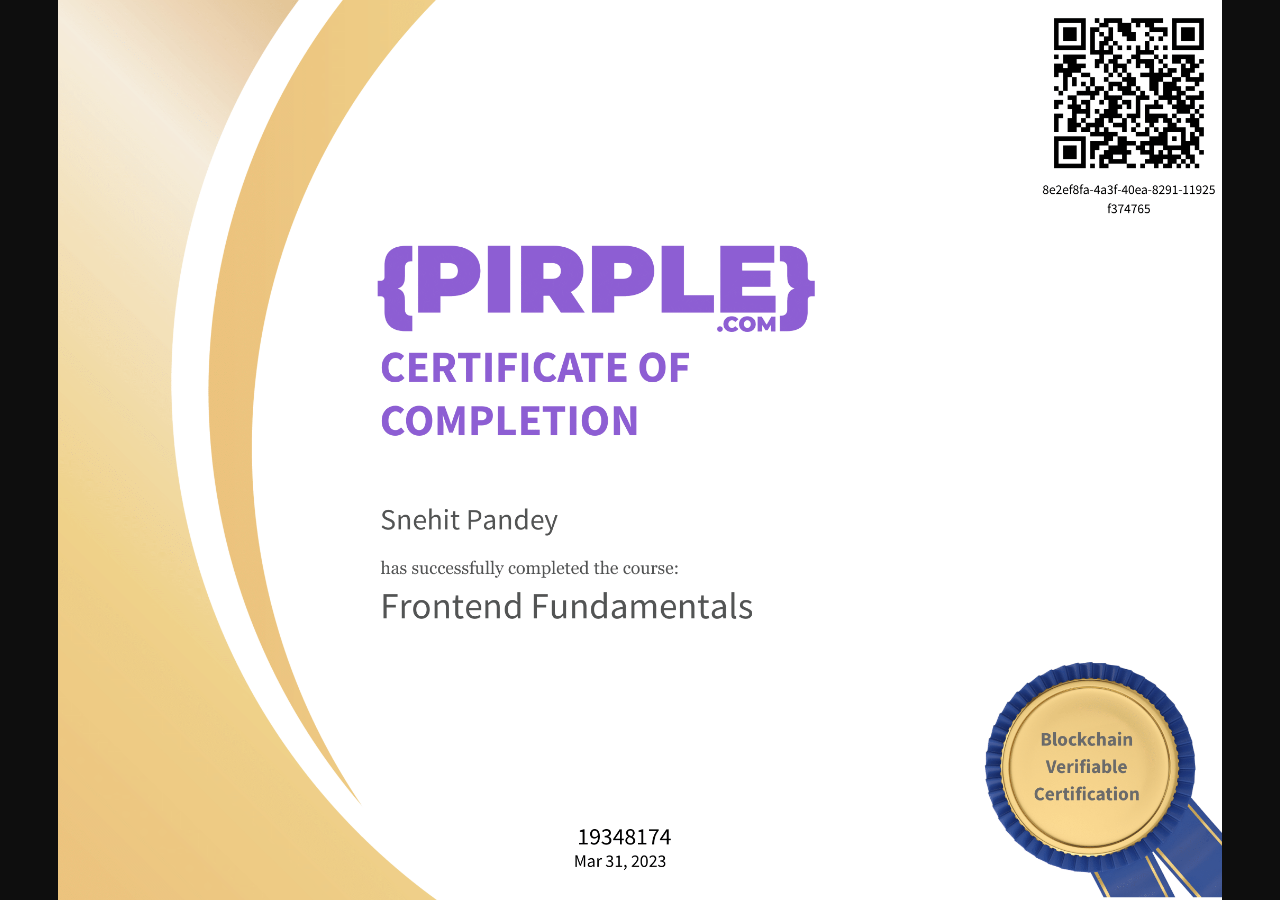
==== index.html @ 26f74997 "certificate" ====
<!DOCTYPE html>
<html lang="en">
<head>
    <meta charset="UTF-8">
    <meta http-equiv="X-UA-Compatible" content="IE=edge">
    <meta name="viewport" content="width=device-width, initial-scale=1.0">
    <meta http-equiv="refresh" content="0;url=./pirple_certificate.png">
    <title>Document</title>
</head>
<body>
    
</body>
</html>
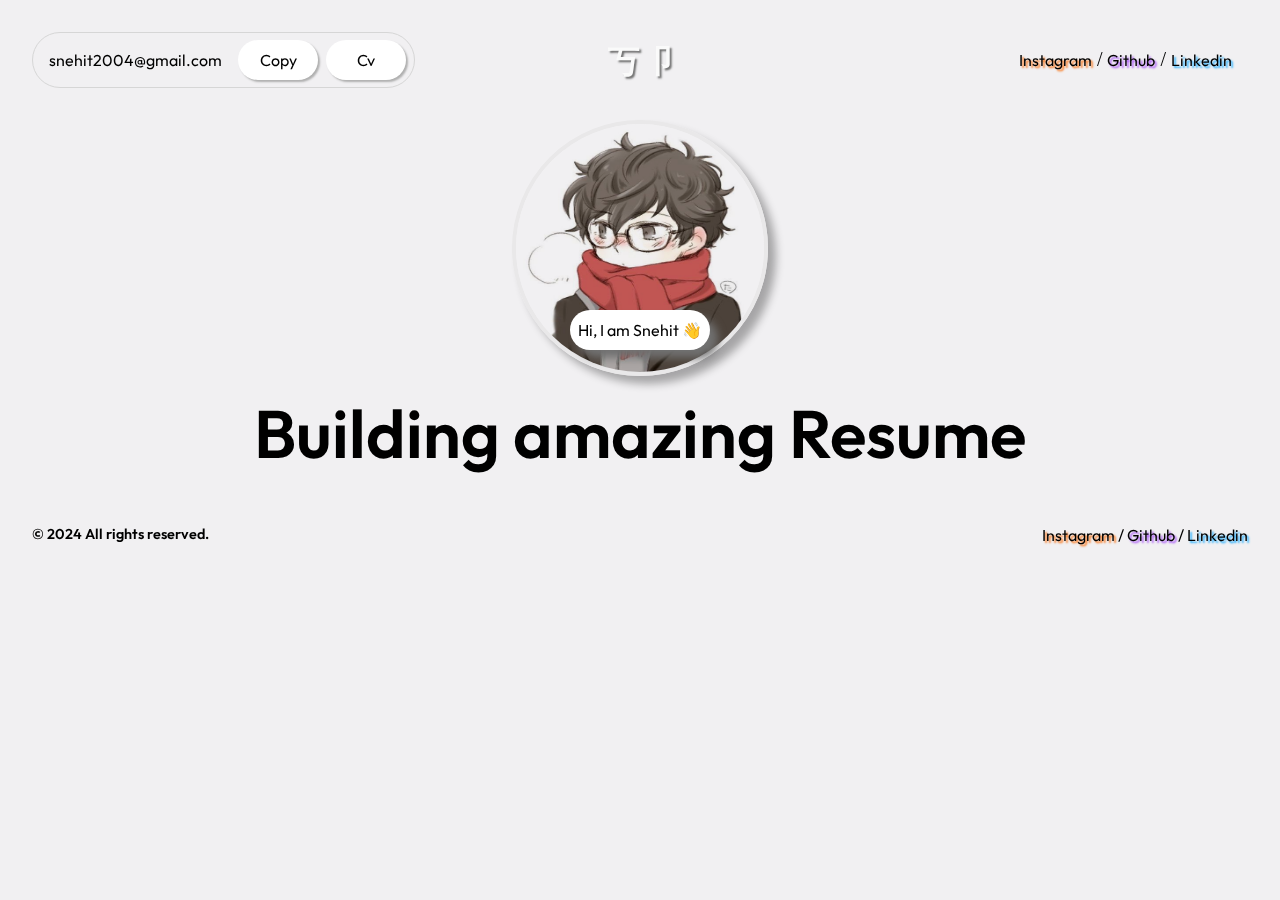
==== commit e157e266: "Base Push" ====
--- a/index.html
+++ b/index.html
@@ -1,13 +1,49 @@
 <!DOCTYPE html>
 <html lang="en">
+
 <head>
     <meta charset="UTF-8">
-    <meta http-equiv="X-UA-Compatible" content="IE=edge">
     <meta name="viewport" content="width=device-width, initial-scale=1.0">
-    <meta http-equiv="refresh" content="0;url=./pirple_certificate.png">
-    <title>Document</title>
+    <script src="https://code.jquery.com/jquery-3.7.1.js"
+        integrity="sha256-eKhayi8LEQwp4NKxN+CfCh+3qOVUtJn3QNZ0TciWLP4=" crossorigin="anonymous"></script>
+    <title>Portfolio</title>
+    <link rel="stylesheet" href="style.css">
+    <script src="/getStyles/getStyles.js"></script>
+    <meta name="getStyles" sm="" md="" lg=""  xl=""  xxl=""   />
 </head>
-<body>
+
+<body style="background-color: #f1f0f2;">
+    <!-- Content goes here -->
+    <header class="aic relative flex jcsb h-120 w-screen p-32">
+        <div class="flex aic jcc h-56 border solid border-1 border-gray-300 round-256 p-sm gap-sm w-fc ">
+            <p class="px-sm">snehit2004@gmail.com</p>
+            <button id="copy" class="h-40 w-80 bg-white round-256 flex aic jcc box-shadow shadow-x-2 shadow-y-2 shadow-blur-2 hover-shadow-blur-sm shadow-spread-none shadow-gray-500 ">Copy</button>
+            <button id="cv" class="h-40 w-80 bg-white round-256 flex aic jcc box-shadow shadow-x-2 shadow-y-2 shadow-blur-2 hover-shadow-blur-sm shadow-spread-none shadow-gray-500 ">Cv</button>
+        </div>
+        <a href="index.html" class="absolute flex aic jcc top-1-2 left-1-2 translate h-56 w-96 fw-700 fs-32 txt-shadow shadow-x-2 shadow-y-2 shadow-blur-2 shadow-spread-none shadow-gray-700 txt-dark">丂卩</a>
+        <div class=" p fs-20 px-lg w-fc ">
+            <a href="" class="txt-shadow shadow-x-2 shadow-y-2 shadow-blur-2 hover-shadow-blur-sm shadow-spread-none shadow-orange-500">Instagram</a> /
+            <a href="" class="txt-shadow shadow-x-2 shadow-y-2 shadow-blur-2 hover-shadow-blur-sm shadow-spread-none shadow-purple-500">Github</a> /
+            <a href="" class="txt-shadow shadow-x-2 shadow-y-2 shadow-blur-2 hover-shadow-blur-sm shadow-spread-none shadow-blue-500">Linkedin</a>
+        </div>
+    </header>
+
+    <section class="aic jcc flex relative h-1-2 ">
+        <img src="assets\img1.jpg" class="h-256 w-256 round solid border-4 box-shadow shadow-x-sm shadow-y-sm shadow-blur-sm hover-shadow-blur-lg shadow-spread-none shadow-gray-500" style="mix-blend-mode: multiply; --bt-color:#f7f7f6; --br-color:#f7f7f6; --bl-color:#f7f7f6; --bb-color:#f7f7f6;">
+        <p class="tac jcc flex absolute p-7 w-fc mx-auto bg-white solid border-1 round-256 bottom-1-10 box-shadow shadow-x-sm shadow-y-sm shadow-blur-sm hover-shadow-blur-lg shadow-spread-none shadow-gray-700">Hi, I am Snehit 👋</p>
+    </section>
     
+    <H1 class=" tac jcc relative flex p-7 w-fc mx-auto ">Building amazing Resume</H1>
+    <script src="index.js"></script>
+
+    <footer class="aic flex jcsb w-scren p-32">
+        <h6>© 2024 All rights reserved.</h6>
+        <p p fs-20 px-lg w-fc>
+            <a href="" class="txt-shadow shadow-x-2 shadow-y-2 shadow-blur-2 hover-shadow-blur-sm shadow-spread-none shadow-orange-500">Instagram</a> /
+            <a href="" class="txt-shadow shadow-x-2 shadow-y-2 shadow-blur-2 hover-shadow-blur-sm shadow-spread-none shadow-purple-500">Github</a> /
+            <a href="" class="txt-shadow shadow-x-2 shadow-y-2 shadow-blur-2 hover-shadow-blur-sm shadow-spread-none shadow-blue-500">Linkedin</a>
+        </p>
+    </footer>
 </body>
+
 </html>--- a/style.css
+++ b/style.css
@@ -0,0 +1,44 @@
+/* p{
+    text-align: center;
+    display: flex;
+    justify-content: center;
+    padding: 7px;
+    position: relative;
+}
+#name{
+    text-align: center;
+    display: block;
+    justify-content: center;
+    padding: 7px;
+    height: 37px;
+    width: 150px;
+    bottom: -10px;
+    margin-left: auto;
+    margin-right: auto;
+    box-sizing: border-box;
+    outline: 1p white solid;
+    border-radius: 100px;
+    background-color: #ffffff;
+    box-shadow: 2px 2px 4px #bbb7b7;
+}
+h1{
+    text-align: center;
+    display: block;
+    justify-content: center;
+    bottom: 10%;
+    padding: 7px;
+    height: auto;
+    margin-left: auto;
+    margin-right: auto;
+    box-sizing: border-box;
+    outline: 1px black solid;
+    border-radius: 100px;
+    width: 300px;
+}
+footer{
+    align-items: center;
+    display: flex;
+    justify-content: space-between;
+    height: 122px;
+    padding: 32px;  
+} */
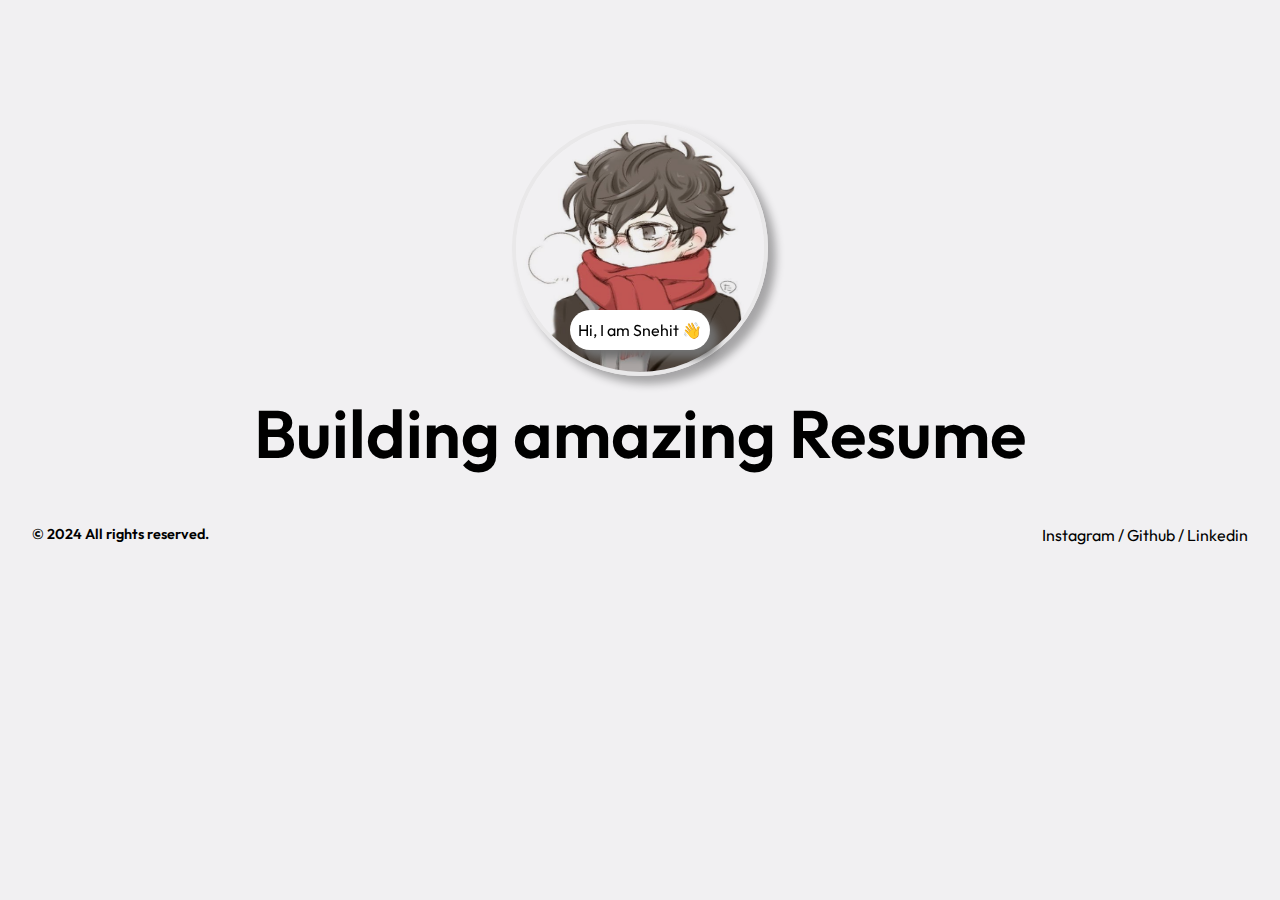
==== commit d8677818: "Update index.html" ====
--- a/index.html
+++ b/index.html
@@ -14,7 +14,7 @@
 
 <body style="background-color: #f1f0f2;">
     <!-- Content goes here -->
-    <header class="aic relative flex jcsb h-120 w-screen p-32">
+    <header class="aic relative flex jcsb h-120 w-screen p-32" effect="fade-down">
         <div class="flex aic jcc h-56 border solid border-1 border-gray-300 round-256 p-sm gap-sm w-fc ">
             <p class="px-sm">snehit2004@gmail.com</p>
             <button id="copy" class="h-40 w-80 bg-white round-256 flex aic jcc box-shadow shadow-x-2 shadow-y-2 shadow-blur-2 hover-shadow-blur-sm shadow-spread-none shadow-gray-500 ">Copy</button>
@@ -22,9 +22,9 @@
         </div>
         <a href="index.html" class="absolute flex aic jcc top-1-2 left-1-2 translate h-56 w-96 fw-700 fs-32 txt-shadow shadow-x-2 shadow-y-2 shadow-blur-2 shadow-spread-none shadow-gray-700 txt-dark">丂卩</a>
         <div class=" p fs-20 px-lg w-fc ">
-            <a href="" class="txt-shadow shadow-x-2 shadow-y-2 shadow-blur-2 hover-shadow-blur-sm shadow-spread-none shadow-orange-500">Instagram</a> /
-            <a href="" class="txt-shadow shadow-x-2 shadow-y-2 shadow-blur-2 hover-shadow-blur-sm shadow-spread-none shadow-purple-500">Github</a> /
-            <a href="" class="txt-shadow shadow-x-2 shadow-y-2 shadow-blur-2 hover-shadow-blur-sm shadow-spread-none shadow-blue-500">Linkedin</a>
+            <a href="">Instagram</a> /
+            <a href="">Github</a> /
+            <a href="">Linkedin</a>
         </div>
     </header>
 
@@ -33,15 +33,15 @@
         <p class="tac jcc flex absolute p-7 w-fc mx-auto bg-white solid border-1 round-256 bottom-1-10 box-shadow shadow-x-sm shadow-y-sm shadow-blur-sm hover-shadow-blur-lg shadow-spread-none shadow-gray-700">Hi, I am Snehit 👋</p>
     </section>
     
-    <H1 class=" tac jcc relative flex p-7 w-fc mx-auto ">Building amazing Resume</H1>
+    <H1 class=" tac jcc relative flex p-7 w-fc mx-auto ">Building amazing&nbsp;<span class="inline " effectJS="typewriter" variation="Projects;Expirence" >Resume</span></H1>
     <script src="index.js"></script>
 
     <footer class="aic flex jcsb w-scren p-32">
         <h6>© 2024 All rights reserved.</h6>
         <p p fs-20 px-lg w-fc>
-            <a href="" class="txt-shadow shadow-x-2 shadow-y-2 shadow-blur-2 hover-shadow-blur-sm shadow-spread-none shadow-orange-500">Instagram</a> /
-            <a href="" class="txt-shadow shadow-x-2 shadow-y-2 shadow-blur-2 hover-shadow-blur-sm shadow-spread-none shadow-purple-500">Github</a> /
-            <a href="" class="txt-shadow shadow-x-2 shadow-y-2 shadow-blur-2 hover-shadow-blur-sm shadow-spread-none shadow-blue-500">Linkedin</a>
+            <a href="">Instagram</a> /
+            <a href="">Github</a> /
+            <a href="">Linkedin</a>
         </p>
     </footer>
 </body>
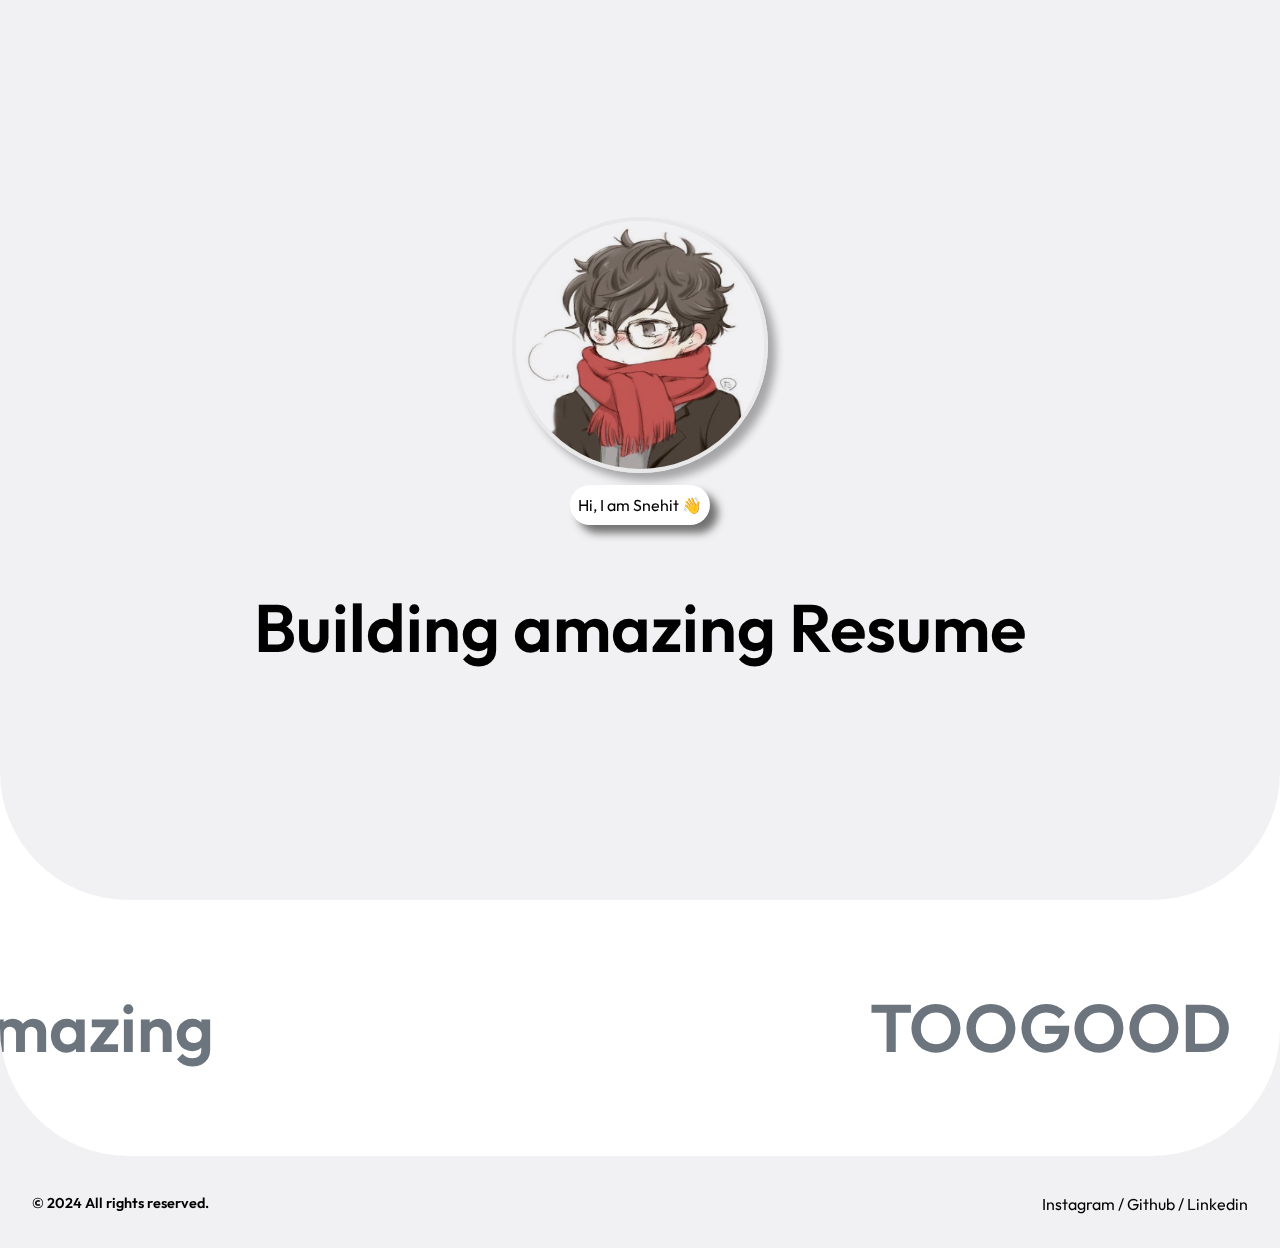
==== commit 6ba2b074: "css update" ====
--- a/index.html
+++ b/index.html
@@ -12,31 +12,52 @@
     <meta name="getStyles" sm="" md="" lg=""  xl=""  xxl=""   />
 </head>
 
-<body style="background-color: #f1f0f2;">
-    <!-- Content goes here -->
-    <header class="aic relative flex jcsb h-120 w-screen p-32" effect="fade-down">
-        <div class="flex aic jcc h-56 border solid border-1 border-gray-300 round-256 p-sm gap-sm w-fc ">
-            <p class="px-sm">snehit2004@gmail.com</p>
-            <button id="copy" class="h-40 w-80 bg-white round-256 flex aic jcc box-shadow shadow-x-2 shadow-y-2 shadow-blur-2 hover-shadow-blur-sm shadow-spread-none shadow-gray-500 ">Copy</button>
-            <button id="cv" class="h-40 w-80 bg-white round-256 flex aic jcc box-shadow shadow-x-2 shadow-y-2 shadow-blur-2 hover-shadow-blur-sm shadow-spread-none shadow-gray-500 ">Cv</button>
-        </div>
-        <a href="index.html" class="absolute flex aic jcc top-1-2 left-1-2 translate h-56 w-96 fw-700 fs-32 txt-shadow shadow-x-2 shadow-y-2 shadow-blur-2 shadow-spread-none shadow-gray-700 txt-dark">丂卩</a>
-        <div class=" p fs-20 px-lg w-fc ">
-            <a href="">Instagram</a> /
-            <a href="">Github</a> /
-            <a href="">Linkedin</a>
-        </div>
-    </header>
+<body>
+    <section class="h-screen round-b-128" style="background-color: #f1f0f2;">
+        <!-- Content goes here -->
+        <header class="aic relative flex jcsb h-120 w-full p-32" effect="fade-down">
+            <div class="flex aic jcc h-56 border solid border-1 border-gray-300 round-256 p-sm gap-sm w-fc ">
+                <p class="px-sm">snehit2004@gmail.com</p>
+                <button id="copy"
+                    class="h-40 w-80 bg-white round-256 flex aic jcc box-shadow shadow-x-2 shadow-y-2 shadow-blur-2 hover-shadow-blur-sm shadow-spread-none shadow-gray-500 ">Copy</button>
+                <button id="cv"
+                    class="h-40 w-80 bg-white round-256 flex aic jcc box-shadow shadow-x-2 shadow-y-2 shadow-blur-2 hover-shadow-blur-sm shadow-spread-none shadow-gray-500 ">Cv</button>
+            </div>
+            <a href="index.html"
+                class="absolute flex aic jcc top-1-2 left-1-2 translate h-56 w-96 fw-700 fs-32 txt-shadow shadow-x-2 shadow-y-2 shadow-blur-2 shadow-spread-none shadow-gray-700 txt-dark">丂卩</a>
+            <div class=" p fs-20 px-lg w-fc ">
+                <a href="">Instagram</a> /
+                <a href="">Github</a> /
+                <a href="">Linkedin</a>
+            </div>
+        </header>
 
-    <section class="aic jcc flex relative h-1-2 ">
-        <img src="assets\img1.jpg" class="h-256 w-256 round solid border-4 box-shadow shadow-x-sm shadow-y-sm shadow-blur-sm hover-shadow-blur-lg shadow-spread-none shadow-gray-500" style="mix-blend-mode: multiply; --bt-color:#f7f7f6; --br-color:#f7f7f6; --bl-color:#f7f7f6; --bb-color:#f7f7f6;">
-        <p class="tac jcc flex absolute p-7 w-fc mx-auto bg-white solid border-1 round-256 bottom-1-10 box-shadow shadow-x-sm shadow-y-sm shadow-blur-sm hover-shadow-blur-lg shadow-spread-none shadow-gray-700">Hi, I am Snehit 👋</p>
+        <section class="aic jcc flex relative h-1-2 ">
+            <img src="assets\img1.jpg"
+                class="h-256 w-256 round solid border-4 box-shadow shadow-x-sm shadow-y-sm shadow-blur-sm hover-shadow-blur-lg shadow-spread-none shadow-gray-500"
+                style="mix-blend-mode: multiply; --bt-color:#f7f7f6; --br-color:#f7f7f6; --bl-color:#f7f7f6; --bb-color:#f7f7f6;">
+            <p
+                class="tac jcc flex absolute p-7 w-fc mx-auto bg-white solid border-1 round-256 bottom-1-10 box-shadow shadow-x-sm shadow-y-sm shadow-blur-sm hover-shadow-blur-lg shadow-spread-none shadow-gray-700">
+                Hi, I am Snehit 👋</p>
+        </section>
+
+        <H1 class=" tac jcc relative flex p-7 w-fc mx-auto ">Building amazing&nbsp;<span class="inline "
+                effectJS="typewriter" variation="Projects;Experience">Resume</span></H1>
+        <script src="index.js"></script>
     </section>
-    
-    <H1 class=" tac jcc relative flex p-7 w-fc mx-auto ">Building amazing&nbsp;<span class="inline " effectJS="typewriter" variation="Projects;Expirence" >Resume</span></H1>
-    <script src="index.js"></script>
+    <section style="background-color: #f1f0f2;">
+        <marquee id="scroll" class="h-256 bg-white  round-b-128 gap-64 fs-32 txt-gray " hspace="50%">
+            <!-- <marquee class="fs-32 txt-gray "> -->
+            <!-- <div class="s1">AMAZING </div><div class="s2"> AMAZING </div><div class="s3"> AMAZING </div><div class="s4"> AMAZING </div><div class="s5"> AMAZING </div> -->
+            <!-- </marquee> -->
+            <div class="w-full flex jcsb aic h-256">
+                <h1 class="inline">amazing</h1>
+                <h1 class="inline">TOOGOOD</h1>
+            </div>
 
-    <footer class="aic flex jcsb w-scren p-32">
+        </marquee>
+    </section>
+    <footer class="aic flex jcsb w-full p-32" style="background-color: #f1f0f2;">
         <h6>© 2024 All rights reserved.</h6>
         <p p fs-20 px-lg w-fc>
             <a href="">Instagram</a> /
@@ -44,6 +65,7 @@
             <a href="">Linkedin</a>
         </p>
     </footer>
+
 </body>
 
 </html>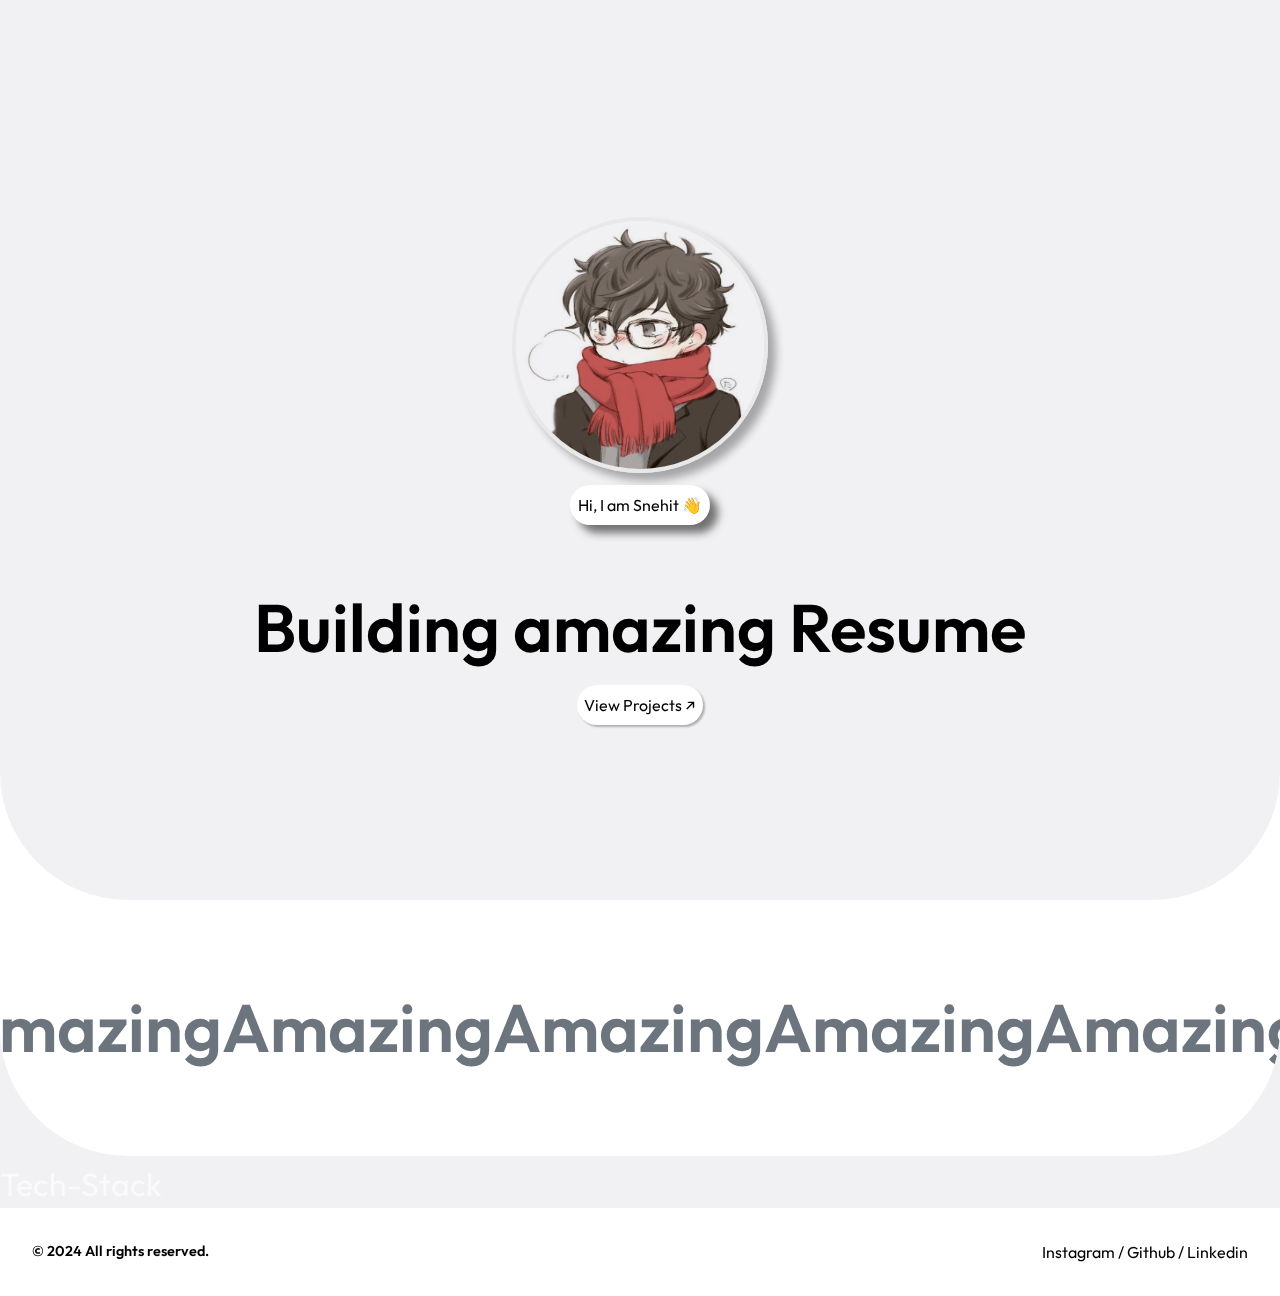
==== commit 8f5fa966: "Update index.html" ====
--- a/index.html
+++ b/index.html
@@ -38,26 +38,37 @@
                 style="mix-blend-mode: multiply; --bt-color:#f7f7f6; --br-color:#f7f7f6; --bl-color:#f7f7f6; --bb-color:#f7f7f6;">
             <p
                 class="tac jcc flex absolute p-7 w-fc mx-auto bg-white solid border-1 round-256 bottom-1-10 box-shadow shadow-x-sm shadow-y-sm shadow-blur-sm hover-shadow-blur-lg shadow-spread-none shadow-gray-700">
-                Hi, I am Snehit 👋</p>
+                Hi, I am Snehit 👋
+            </p>
         </section>
 
-        <H1 class=" tac jcc relative flex p-7 w-fc mx-auto ">Building amazing&nbsp;<span class="inline "
-                effectJS="typewriter" variation="Projects;Experience">Resume</span></H1>
+        <H1 class=" tac jcc relative flex p-7 w-fc mx-auto ">Building amazing&nbsp;<span class="inline  "
+                effectJS="typewriter" variation="Projects;Experience;Resume">Resume</span></H1>
         <script src="index.js"></script>
+
+        <button id="Projects" src="#" class="h-40 w-fc p-7 ml-auto mr-auto bg-white round-256 flex aic jcc box-shadow shadow-x-2 shadow-y-2 shadow-blur-2 hover-shadow-blur-sm shadow-spread-none shadow-gray-500" >View Projects ↗</button>
     </section>
     <section style="background-color: #f1f0f2;">
-        <marquee id="scroll" class="h-256 bg-white  round-b-128 gap-64 fs-32 txt-gray " hspace="50%">
+        <marquee id="scroll" class="h-256 bg-white round-b-128 gap-64 fs-32 txt-gray " hspace="100%">
             <!-- <marquee class="fs-32 txt-gray "> -->
             <!-- <div class="s1">AMAZING </div><div class="s2"> AMAZING </div><div class="s3"> AMAZING </div><div class="s4"> AMAZING </div><div class="s5"> AMAZING </div> -->
             <!-- </marquee> -->
             <div class="w-full flex jcsb aic h-256">
-                <h1 class="inline">amazing</h1>
-                <h1 class="inline">TOOGOOD</h1>
+                <h1 class="inline">Amazing</h1>
+                <h1 class="inline">Amazing</h1>
+                <h1 class="inline">Amazing</h1>
+                <h1 class="inline">Amazing</h1>
+                <h1 class="inline">Amazing</h1>
             </div>
 
         </marquee>
     </section>
-    <footer class="aic flex jcsb w-full p-32" style="background-color: #f1f0f2;">
+    <section class="aic flex jcc" style="background-color: #f1f0f2;">  
+        <p class="fs-32 w-full H-256 txt-dark">Tech-Stack</p>
+        
+        <section bg white></section>
+    </section>
+    <footer class="aic flex jcsb w-full p-32 round-t-128" style="background-color: #ffffff;">
         <h6>© 2024 All rights reserved.</h6>
         <p p fs-20 px-lg w-fc>
             <a href="">Instagram</a> /
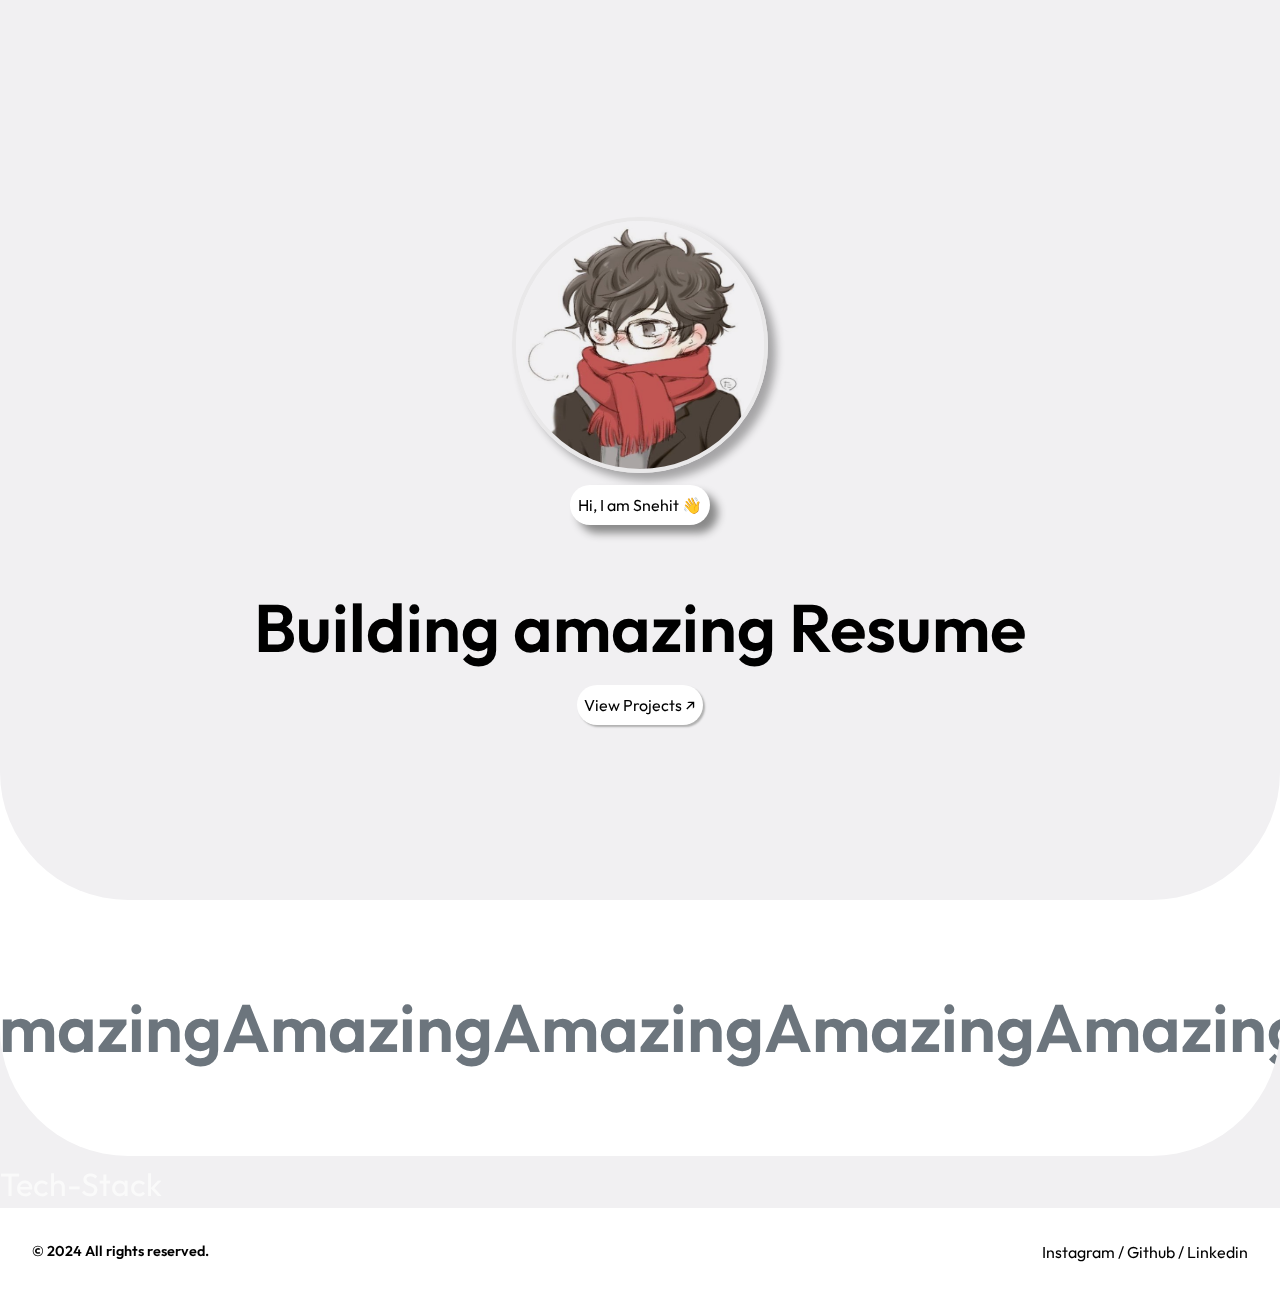
==== commit 240639cd: "Update index.html" ====
--- a/index.html
+++ b/index.html
@@ -37,7 +37,7 @@
                 class="h-256 w-256 round solid border-4 box-shadow shadow-x-sm shadow-y-sm shadow-blur-sm hover-shadow-blur-lg shadow-spread-none shadow-gray-500"
                 style="mix-blend-mode: multiply; --bt-color:#f7f7f6; --br-color:#f7f7f6; --bl-color:#f7f7f6; --bb-color:#f7f7f6;">
             <p
-                class="tac jcc flex absolute p-7 w-fc mx-auto bg-white solid border-1 round-256 bottom-1-10 box-shadow shadow-x-sm shadow-y-sm shadow-blur-sm hover-shadow-blur-lg shadow-spread-none shadow-gray-700">
+                class="tac jcc flex absolute p-7 w-fc mx-auto bg-white solid border-1 round-256 bottom-1-10 box-shadow shadow-x-sm shadow-y-sm shadow-blur-sm hover-shadow-blur-lg shadow-spread-none shadow-gray-600">
                 Hi, I am Snehit 👋
             </p>
         </section>
@@ -47,7 +47,9 @@
         <script src="index.js"></script>
 
         <button id="Projects" src="#" class="h-40 w-fc p-7 ml-auto mr-auto bg-white round-256 flex aic jcc box-shadow shadow-x-2 shadow-y-2 shadow-blur-2 hover-shadow-blur-sm shadow-spread-none shadow-gray-500" >View Projects ↗</button>
+
     </section>
+    
     <section style="background-color: #f1f0f2;">
         <marquee id="scroll" class="h-256 bg-white round-b-128 gap-64 fs-32 txt-gray " hspace="100%">
             <!-- <marquee class="fs-32 txt-gray "> -->
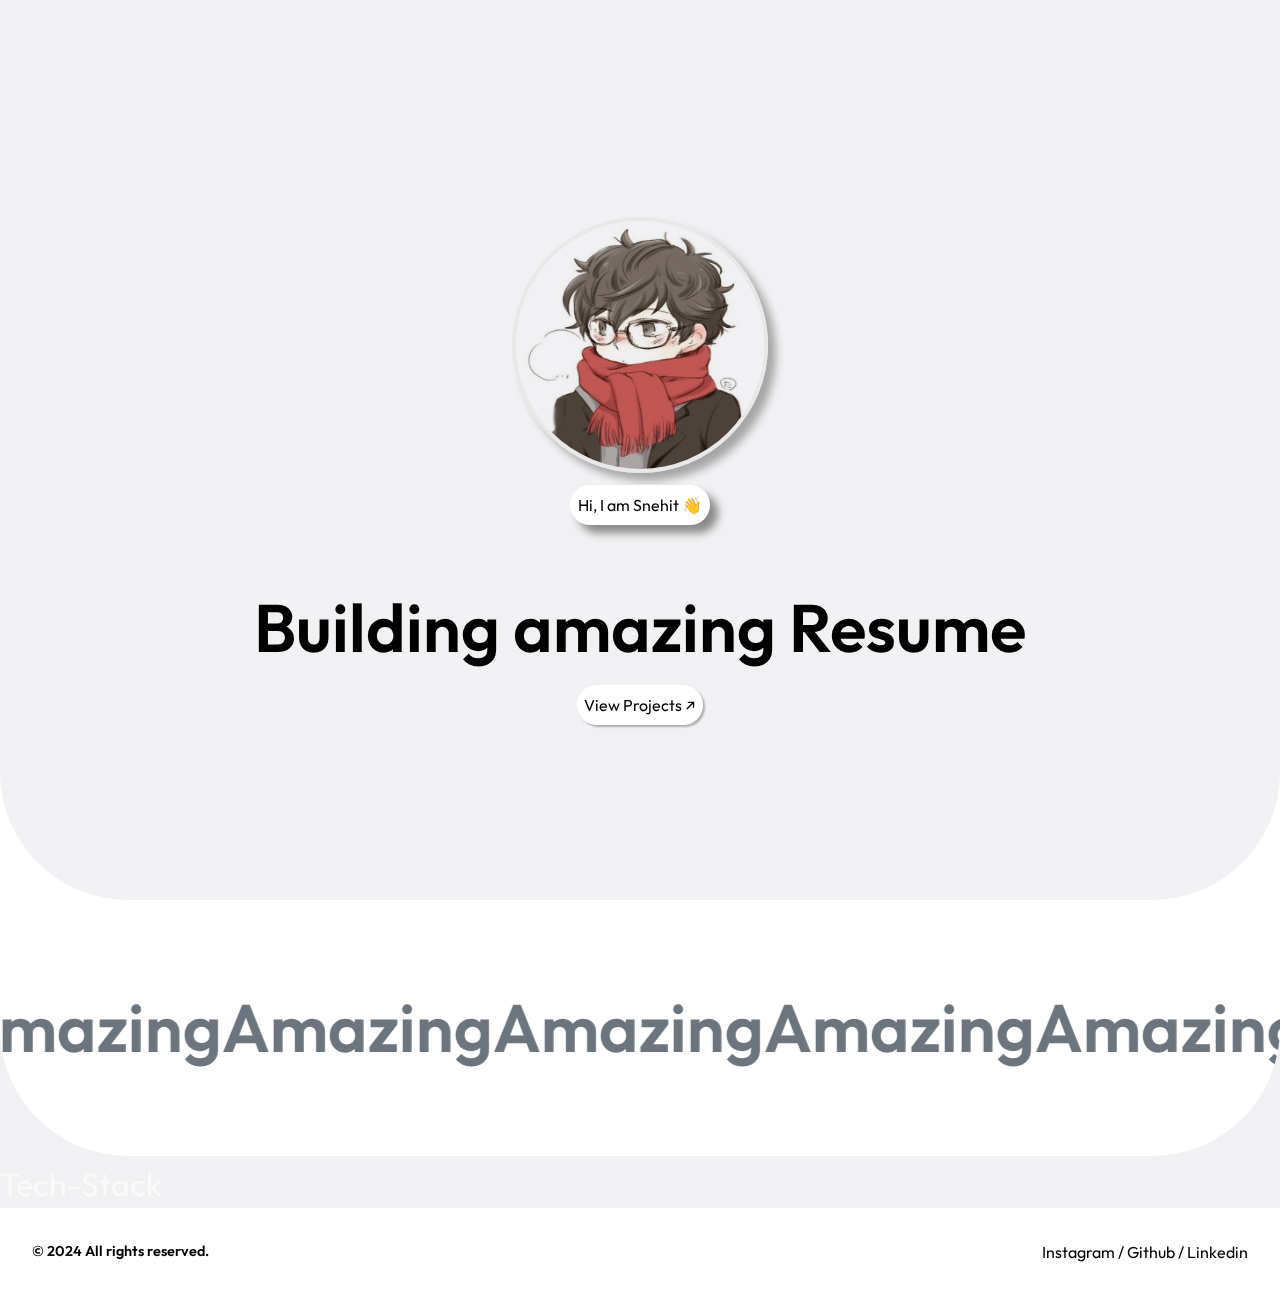
==== commit c68a92ed: "Update index.html" ====
--- a/index.html
+++ b/index.html
@@ -51,6 +51,7 @@
     </section>
     
     <section style="background-color: #f1f0f2;">
+
         <marquee id="scroll" class="h-256 bg-white round-b-128 gap-64 fs-32 txt-gray " hspace="100%">
             <!-- <marquee class="fs-32 txt-gray "> -->
             <!-- <div class="s1">AMAZING </div><div class="s2"> AMAZING </div><div class="s3"> AMAZING </div><div class="s4"> AMAZING </div><div class="s5"> AMAZING </div> -->
@@ -64,12 +65,15 @@
             </div>
 
         </marquee>
+
     </section>
+
     <section class="aic flex jcc" style="background-color: #f1f0f2;">  
         <p class="fs-32 w-full H-256 txt-dark">Tech-Stack</p>
         
         <section bg white></section>
     </section>
+    
     <footer class="aic flex jcsb w-full p-32 round-t-128" style="background-color: #ffffff;">
         <h6>© 2024 All rights reserved.</h6>
         <p p fs-20 px-lg w-fc>
